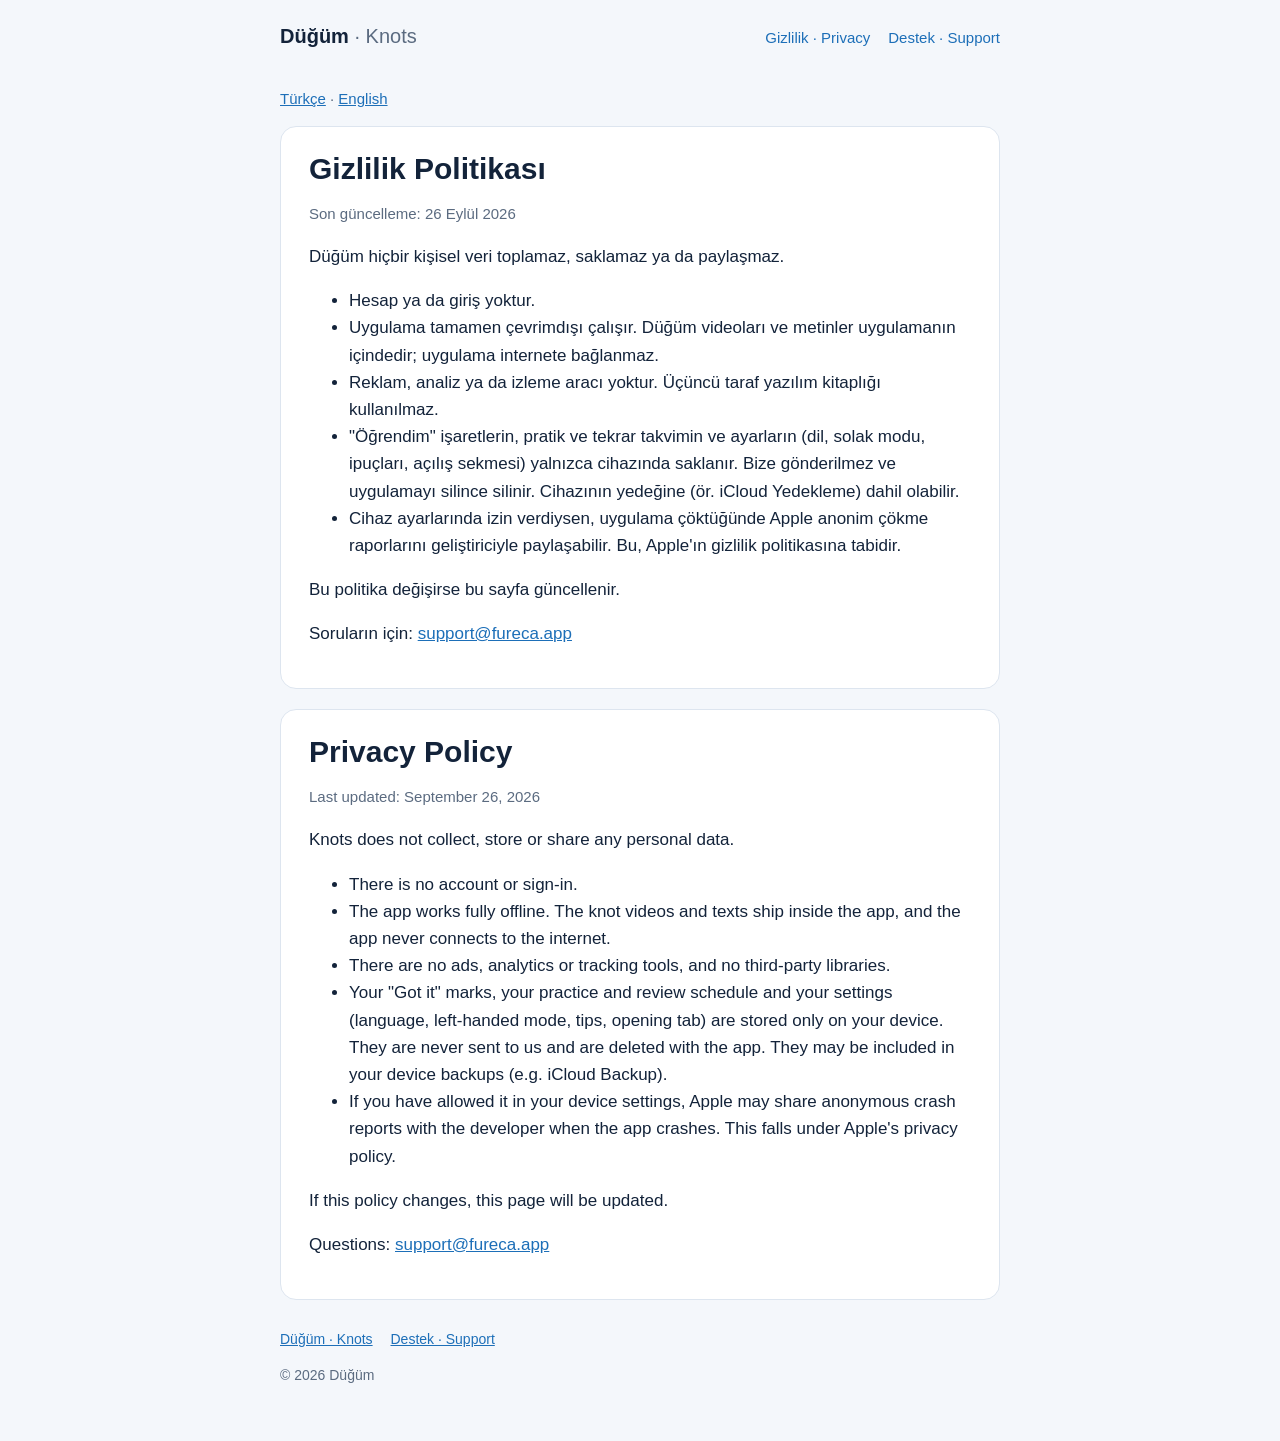
==== privacy.html @ 7afa55a6 "Add the Düğüm website A landing page, privacy policy and support page in Turkish and English, for Gi" ====
<!doctype html>
<html lang="tr">
<head>
  <meta charset="utf-8">
  <meta name="viewport" content="width=device-width, initial-scale=1">
  <title>Gizlilik Politikası · Privacy Policy — Düğüm · Knots</title>
  <link rel="stylesheet" href="style.css">
</head>
<body>
  <header class="top">
    <a class="brand" href="./">Düğüm <span>· Knots</span></a>
    <nav>
      <a href="privacy.html">Gizlilik · Privacy</a>
      <a href="support.html">Destek · Support</a>
    </nav>
  </header>

  <main>
    <p class="langs"><a href="#tr">Türkçe</a> · <a href="#en">English</a></p>

    <section id="tr" lang="tr">
      <h1>Gizlilik Politikası</h1>
      <p class="updated">Son güncelleme: 26 Eylül 2026</p>
      <p>Düğüm hiçbir kişisel veri toplamaz, saklamaz ya da paylaşmaz.</p>
      <ul>
        <li>Hesap ya da giriş yoktur.</li>
        <li>Uygulama tamamen çevrimdışı çalışır. Düğüm videoları ve metinler uygulamanın içindedir; uygulama internete bağlanmaz.</li>
        <li>Reklam, analiz ya da izleme aracı yoktur. Üçüncü taraf yazılım kitaplığı kullanılmaz.</li>
        <li>"Öğrendim" işaretlerin, pratik ve tekrar takvimin ve ayarların (dil, solak modu, ipuçları, açılış sekmesi) yalnızca cihazında saklanır. Bize gönderilmez ve uygulamayı silince silinir. Cihazının yedeğine (ör. iCloud Yedekleme) dahil olabilir.</li>
        <li>Cihaz ayarlarında izin verdiysen, uygulama çöktüğünde Apple anonim çökme raporlarını geliştiriciyle paylaşabilir. Bu, Apple'ın gizlilik politikasına tabidir.</li>
      </ul>
      <p>Bu politika değişirse bu sayfa güncellenir.</p>
      <p>Soruların için: <a href="mailto:support@fureca.app">support@fureca.app</a></p>
    </section>

    <section id="en" lang="en">
      <h1>Privacy Policy</h1>
      <p class="updated">Last updated: September 26, 2026</p>
      <p>Knots does not collect, store or share any personal data.</p>
      <ul>
        <li>There is no account or sign-in.</li>
        <li>The app works fully offline. The knot videos and texts ship inside the app, and the app never connects to the internet.</li>
        <li>There are no ads, analytics or tracking tools, and no third-party libraries.</li>
        <li>Your "Got it" marks, your practice and review schedule and your settings (language, left-handed mode, tips, opening tab) are stored only on your device. They are never sent to us and are deleted with the app. They may be included in your device backups (e.g. iCloud Backup).</li>
        <li>If you have allowed it in your device settings, Apple may share anonymous crash reports with the developer when the app crashes. This falls under Apple's privacy policy.</li>
      </ul>
      <p>If this policy changes, this page will be updated.</p>
      <p>Questions: <a href="mailto:support@fureca.app">support@fureca.app</a></p>
    </section>
  </main>

  <footer>
    <a href="./">Düğüm · Knots</a>
    <a href="support.html">Destek · Support</a>
    <p>© 2026 Düğüm</p>
  </footer>
</body>
</html>
---- style.css ----
:root {
  --bg: #f4f7fb;
  --card: #ffffff;
  --text: #13233a;
  --muted: #5b6b80;
  --accent: #1d6fb8;
  --line: #dde5ef;
  --backdrop: #e6edf5;
  --on-accent: #ffffff;
}

@media (prefers-color-scheme: dark) {
  :root {
    --bg: #0e1622;
    --card: #16212f;
    --text: #e6edf5;
    --muted: #9aa9bb;
    --accent: #5aa9f0;
    --line: #253244;
    --on-accent: #0e1622;
  }
}

* {
  box-sizing: border-box;
}

body {
  margin: 0;
  background: var(--bg);
  color: var(--text);
  font: 17px/1.6 -apple-system, BlinkMacSystemFont, "Segoe UI", Roboto, Helvetica, Arial, sans-serif;
}

a {
  color: var(--accent);
}

.top,
main,
footer {
  max-width: 760px;
  margin: 0 auto;
  padding: 0 20px;
}

.top {
  display: flex;
  flex-wrap: wrap;
  gap: 12px;
  align-items: baseline;
  justify-content: space-between;
  padding-top: 20px;
  padding-bottom: 20px;
}

.brand {
  color: var(--text);
  font-weight: 700;
  font-size: 20px;
  text-decoration: none;
}

.brand span {
  color: var(--muted);
  font-weight: 500;
}

.top nav {
  display: flex;
  gap: 18px;
  font-size: 15px;
}

.top nav a {
  text-decoration: none;
}

.langs {
  font-size: 15px;
  color: var(--muted);
}

section {
  background: var(--card);
  border: 1px solid var(--line);
  border-radius: 16px;
  padding: 24px 28px;
  margin: 0 0 20px;
}

h1 {
  font-size: 30px;
  line-height: 1.2;
  margin: 0 0 6px;
}

h2 {
  font-size: 21px;
  margin: 28px 0 8px;
}

section > h2:first-child {
  margin-top: 0;
}

.updated,
.muted {
  color: var(--muted);
  font-size: 15px;
}

.hero {
  display: flex;
  gap: 24px;
  align-items: center;
}

.hero img {
  width: 200px;
  height: 200px;
  flex: none;
  border-radius: 20px;
  background: var(--backdrop);
}

.lead {
  font-size: 19px;
  margin: 0 0 12px;
}

.badge {
  display: inline-block;
  margin: 0;
  padding: 6px 14px;
  border-radius: 999px;
  background: var(--accent);
  color: var(--on-accent);
  font-size: 15px;
  font-weight: 600;
}

.features {
  list-style: none;
  padding: 0;
  margin: 0;
  display: grid;
  gap: 14px;
}

.features strong {
  display: block;
}

.faq dt {
  font-weight: 600;
  margin-top: 16px;
}

.faq dd {
  margin: 4px 0 0;
}

footer {
  color: var(--muted);
  font-size: 14px;
  padding-top: 8px;
  padding-bottom: 40px;
}

footer a {
  margin-right: 14px;
}

@media (max-width: 560px) {
  .hero {
    flex-direction: column;
    align-items: flex-start;
  }

  .hero img {
    width: 160px;
    height: 160px;
  }

  section {
    padding: 20px;
  }
}
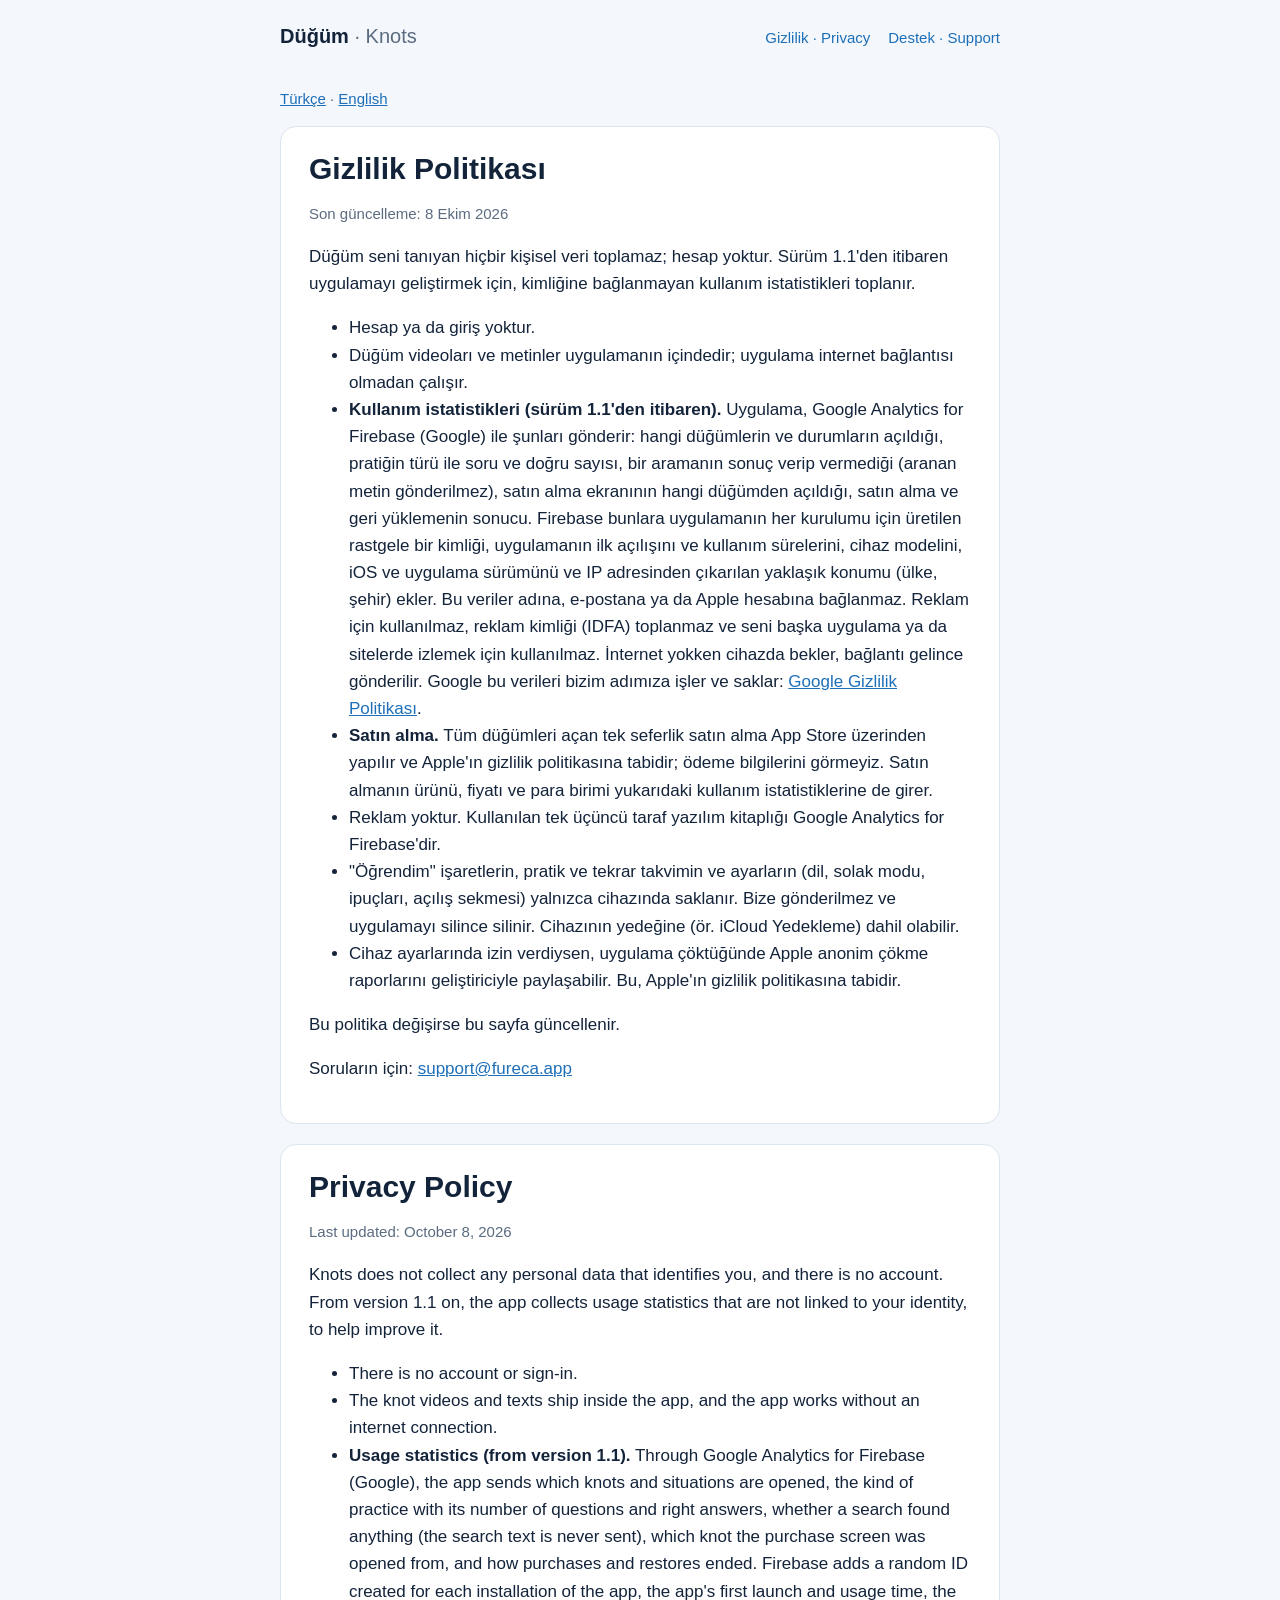
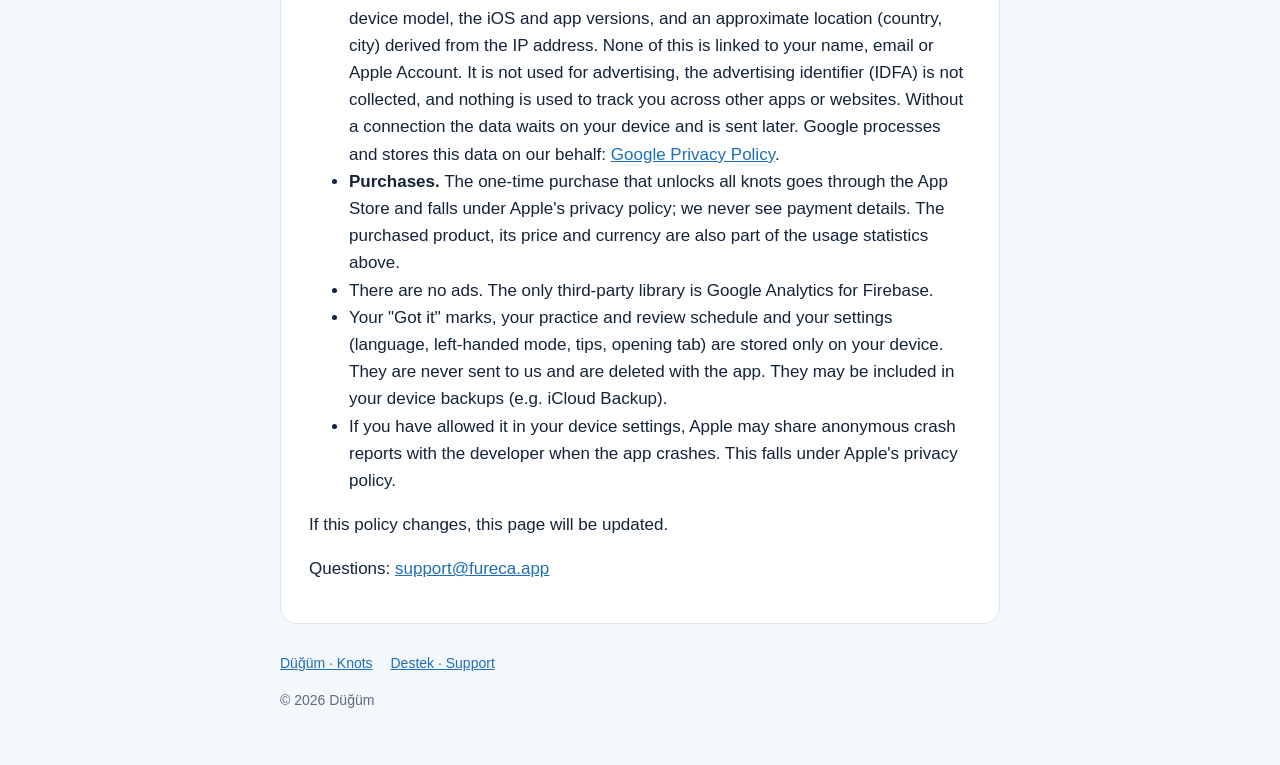
==== commit 40c4556f: "Describe analytics and the purchase in the privacy policy From version 1.1 the app sends usage stati" ====
--- a/privacy.html
+++ b/privacy.html
@@ -20,12 +20,14 @@
 
     <section id="tr" lang="tr">
       <h1>Gizlilik Politikası</h1>
-      <p class="updated">Son güncelleme: 26 Eylül 2026</p>
-      <p>Düğüm hiçbir kişisel veri toplamaz, saklamaz ya da paylaşmaz.</p>
+      <p class="updated">Son güncelleme: 8 Ekim 2026</p>
+      <p>Düğüm seni tanıyan hiçbir kişisel veri toplamaz; hesap yoktur. Sürüm 1.1'den itibaren uygulamayı geliştirmek için, kimliğine bağlanmayan kullanım istatistikleri toplanır.</p>
       <ul>
         <li>Hesap ya da giriş yoktur.</li>
-        <li>Uygulama tamamen çevrimdışı çalışır. Düğüm videoları ve metinler uygulamanın içindedir; uygulama internete bağlanmaz.</li>
-        <li>Reklam, analiz ya da izleme aracı yoktur. Üçüncü taraf yazılım kitaplığı kullanılmaz.</li>
+        <li>Düğüm videoları ve metinler uygulamanın içindedir; uygulama internet bağlantısı olmadan çalışır.</li>
+        <li><strong>Kullanım istatistikleri (sürüm 1.1'den itibaren).</strong> Uygulama, Google Analytics for Firebase (Google) ile şunları gönderir: hangi düğümlerin ve durumların açıldığı, pratiğin türü ile soru ve doğru sayısı, bir aramanın sonuç verip vermediği (aranan metin gönderilmez), satın alma ekranının hangi düğümden açıldığı, satın alma ve geri yüklemenin sonucu. Firebase bunlara uygulamanın her kurulumu için üretilen rastgele bir kimliği, uygulamanın ilk açılışını ve kullanım sürelerini, cihaz modelini, iOS ve uygulama sürümünü ve IP adresinden çıkarılan yaklaşık konumu (ülke, şehir) ekler. Bu veriler adına, e-postana ya da Apple hesabına bağlanmaz. Reklam için kullanılmaz, reklam kimliği (IDFA) toplanmaz ve seni başka uygulama ya da sitelerde izlemek için kullanılmaz. İnternet yokken cihazda bekler, bağlantı gelince gönderilir. Google bu verileri bizim adımıza işler ve saklar: <a href="https://policies.google.com/privacy">Google Gizlilik Politikası</a>.</li>
+        <li><strong>Satın alma.</strong> Tüm düğümleri açan tek seferlik satın alma App Store üzerinden yapılır ve Apple'ın gizlilik politikasına tabidir; ödeme bilgilerini görmeyiz. Satın almanın ürünü, fiyatı ve para birimi yukarıdaki kullanım istatistiklerine de girer.</li>
+        <li>Reklam yoktur. Kullanılan tek üçüncü taraf yazılım kitaplığı Google Analytics for Firebase'dir.</li>
         <li>"Öğrendim" işaretlerin, pratik ve tekrar takvimin ve ayarların (dil, solak modu, ipuçları, açılış sekmesi) yalnızca cihazında saklanır. Bize gönderilmez ve uygulamayı silince silinir. Cihazının yedeğine (ör. iCloud Yedekleme) dahil olabilir.</li>
         <li>Cihaz ayarlarında izin verdiysen, uygulama çöktüğünde Apple anonim çökme raporlarını geliştiriciyle paylaşabilir. Bu, Apple'ın gizlilik politikasına tabidir.</li>
       </ul>
@@ -35,12 +37,14 @@
 
     <section id="en" lang="en">
       <h1>Privacy Policy</h1>
-      <p class="updated">Last updated: September 26, 2026</p>
-      <p>Knots does not collect, store or share any personal data.</p>
+      <p class="updated">Last updated: October 8, 2026</p>
+      <p>Knots does not collect any personal data that identifies you, and there is no account. From version 1.1 on, the app collects usage statistics that are not linked to your identity, to help improve it.</p>
       <ul>
         <li>There is no account or sign-in.</li>
-        <li>The app works fully offline. The knot videos and texts ship inside the app, and the app never connects to the internet.</li>
-        <li>There are no ads, analytics or tracking tools, and no third-party libraries.</li>
+        <li>The knot videos and texts ship inside the app, and the app works without an internet connection.</li>
+        <li><strong>Usage statistics (from version 1.1).</strong> Through Google Analytics for Firebase (Google), the app sends which knots and situations are opened, the kind of practice with its number of questions and right answers, whether a search found anything (the search text is never sent), which knot the purchase screen was opened from, and how purchases and restores ended. Firebase adds a random ID created for each installation of the app, the app's first launch and usage time, the device model, the iOS and app versions, and an approximate location (country, city) derived from the IP address. None of this is linked to your name, email or Apple Account. It is not used for advertising, the advertising identifier (IDFA) is not collected, and nothing is used to track you across other apps or websites. Without a connection the data waits on your device and is sent later. Google processes and stores this data on our behalf: <a href="https://policies.google.com/privacy">Google Privacy Policy</a>.</li>
+        <li><strong>Purchases.</strong> The one-time purchase that unlocks all knots goes through the App Store and falls under Apple's privacy policy; we never see payment details. The purchased product, its price and currency are also part of the usage statistics above.</li>
+        <li>There are no ads. The only third-party library is Google Analytics for Firebase.</li>
         <li>Your "Got it" marks, your practice and review schedule and your settings (language, left-handed mode, tips, opening tab) are stored only on your device. They are never sent to us and are deleted with the app. They may be included in your device backups (e.g. iCloud Backup).</li>
         <li>If you have allowed it in your device settings, Apple may share anonymous crash reports with the developer when the app crashes. This falls under Apple's privacy policy.</li>
       </ul>
